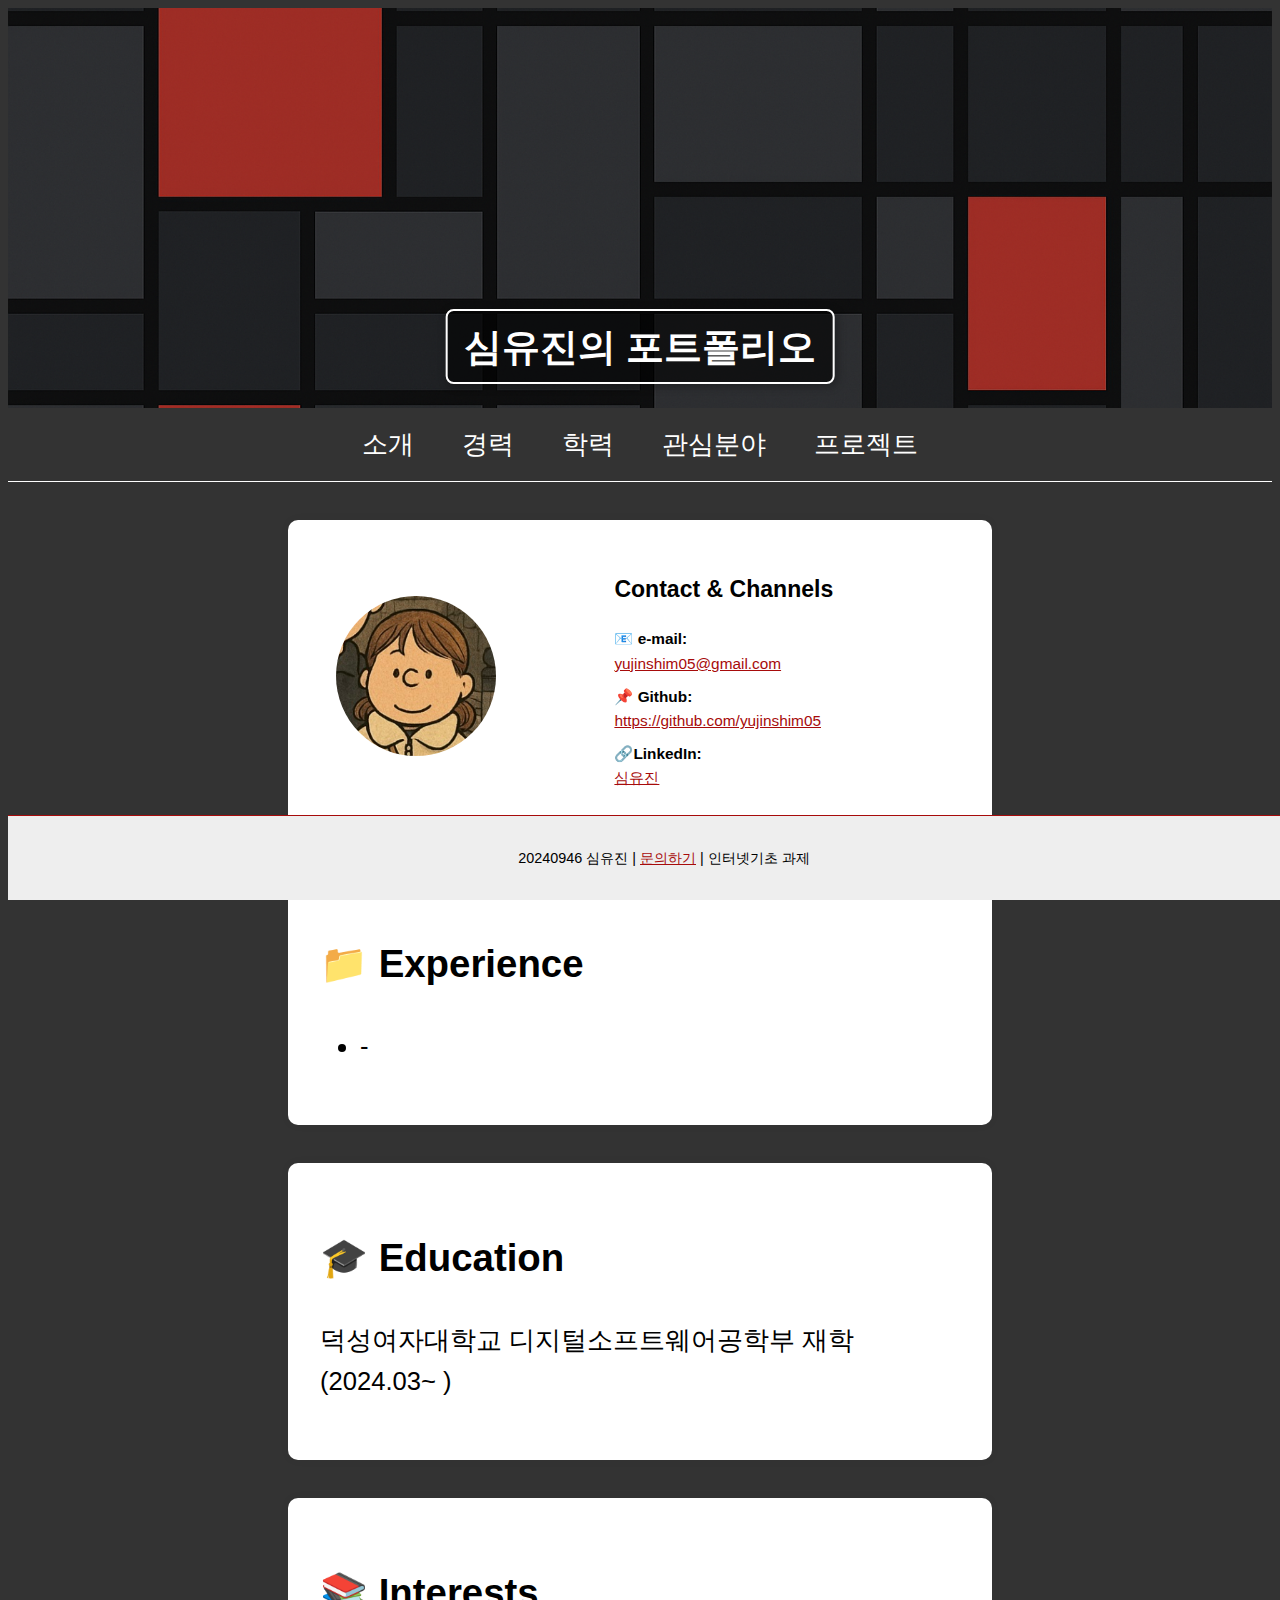
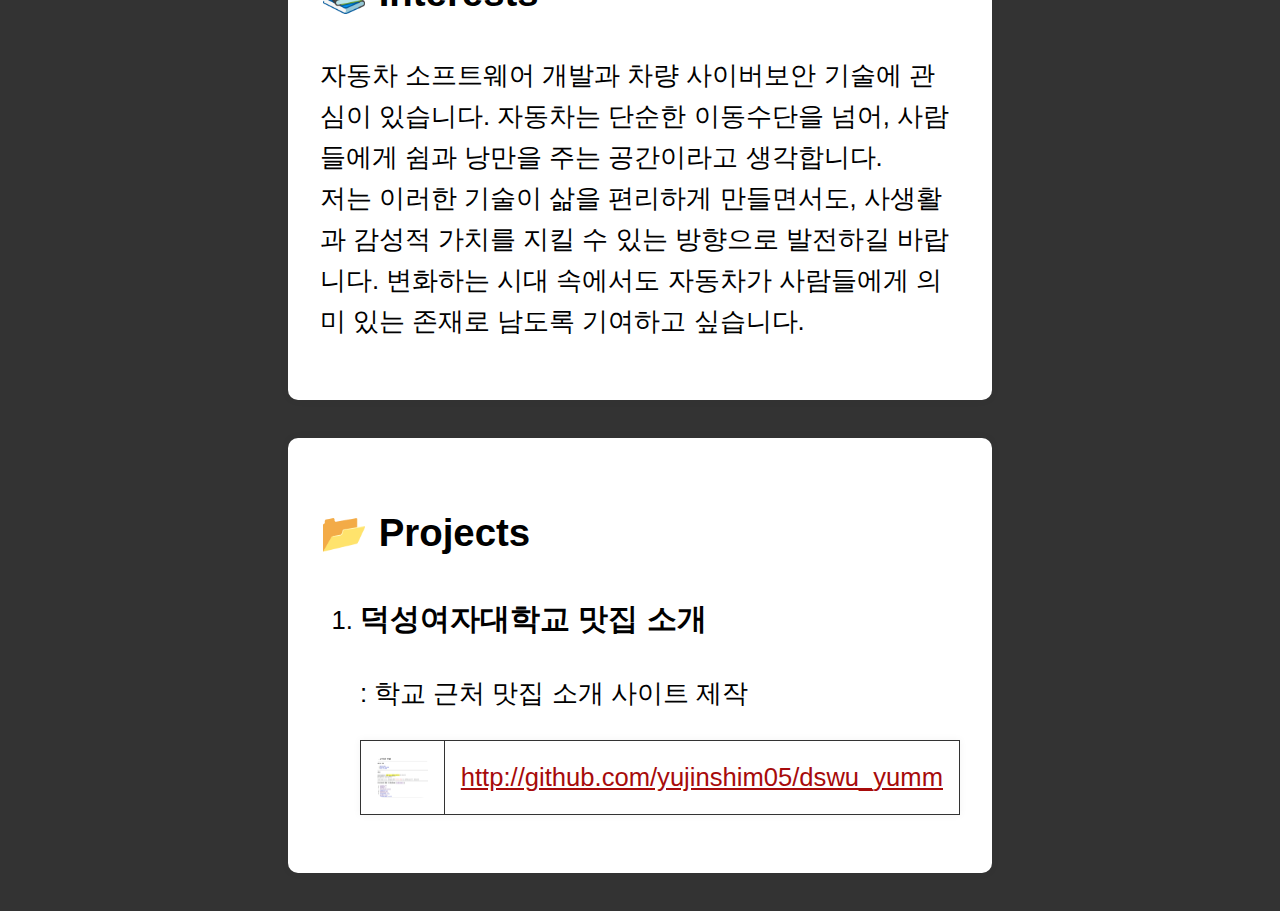
==== index.html @ 6c22db37 "최종 포트폴리오 업로드 (week2 제외)" ====
<!DOCTYPE html>
<html lang="ko">
<head>
  <meta charset="UTF-8" />
  <meta name="viewport" content="width=device-width, initial-scale=1.0" />
  <meta name="author" content="심유진" />
  <meta name="description" content="디지털소프트웨어공학부 20240946 심유진의 포트폴리오입니다." />
  <title>Portfolio of 심유진</title>
  <link rel="stylesheet" href="style.css" />
</head>

<body>

  <!-- 헤더 : 배경이미지와 페이지 제목 표시-->
  <header>
    <img src="images/header.jpg" alt="헤더 이미지" class="header-img"/>
      <h1>심유진의 포트폴리오</h1>
        
  </header>

<!-- 네비게이션 : 각 세션으로 이동할 수 있는 메뉴-->
  <nav>
    <ul>
      <li><a href="#intro">소개</a></li>
      <li><a href="#experience">경력</a></li>
      <li><a href="#education">학력</a></li>
      <li><a href="#interests">관심분야</a></li>
      <li><a href="#projects">프로젝트</a></li>
    </ul>
  </nav>

<!-- 소개 : 프로필 이미지와 연락처 정보-->
<section id="intro" class="intro-section">
  <div class="intro-flex">
    <img src="images/profile.jpg" alt="프로필 이미지" class="profile-img">
    <div class="contact-info">
      <h2>Contact & Channels</h2>
      <p><strong>📧 e-mail:</strong><br> <a href="mailto:yujinshim05@gmail.com">yujinshim05@gmail.com</a></p>
      <p><strong>📌 Github:</strong><br> <a href="https://github.com/yujinshim05" target="_blank">https://github.com/yujinshim05</a></p>
      <p><strong>🔗LinkedIn:</strong><br> <a href="https://www.linkedin.com/in/yujinshim548/" target="_blank">심유진</a></p>
    </div>
  </div>
</section>

  

  <!-- 경력 -->
  <section id="experience">
    <h2>📁 Experience</h2>
    <ul>
      <li>-</li>
    </ul>
  </section>

  <!-- 학력 -->
  <section id="education">
    <h2>🎓 Education</h2>
    <p><!--학교 이름 클릭 시 홈페이지로 이동-->
        <a href="http://www.duksung.ac.kr/" target="_blank" class="school-link">덕성여자대학교</a> 디지털소프트웨어공학부 재학 (2024.03~ ) 
    </p>
  </section>

  <!-- 관심분야 -->
  <section id="interests">
    <h2>📚 Interests</h2>
    <p>자동차 소프트웨어 개발과 차량 사이버보안 기술에 관심이 있습니다. 자동차는 단순한 이동수단을 넘어, 사람들에게 쉼과 낭만을 주는 공간이라고 생각합니다. <br>저는 이러한 기술이 삶을 편리하게 만들면서도, 사생활과 감성적 가치를 지킬 수 있는 방향으로 발전하길 바랍니다. 변화하는 시대 속에서도 자동차가 사람들에게 의미 있는 존재로 남도록 기여하고 싶습니다.</p>
  </section>

  <!-- 프로젝트 -->
  <section id="projects">
    <h2>📂 Projects</h2>
    <ol>
      <li>
        <h3>덕성여자대학교 맛집 소개 </h3>
        <p>: 학교 근처 맛집 소개 사이트 제작</p>
        <table class = "project-table">
          <tr>
            <td> <!--이미지 클릭 시 상세페이지로 이동-->
              <a href="https://yujinshim05.github.io/dswu_yumm/" target="_blank">
                <img src="images/project1.jpg" alt="프로젝트 이미지"/>
              </a>
            </td>
            <td> <!--깃허브 저장소 주소-->
              <a href="https://github.com/yujinshim05/dswu_yumm" target="_blank">http://github.com/yujinshim05/dswu_yumm</a>
            </td>
          </tr>
        </table>
      </li>
    </ol>
  </section>

  <!-- 푸터 :정보 및 문의하기 페이지 연결-->
  <footer>
    <p> 20240946 심유진 | <a href="form.html" target="_blank">문의하기</a>
      | 인터넷기초 과제</p>
  </footer>

</body>
</html>
---- style.css ----
/* 1. 전체 공통 설정 */
body {
  font-family: 'Noto Sans KR', sans-serif;
  background-color: #333;
  line-height: 1.6;
  font-size: 2vw
}

/* 2. 헤더 */
header {
  position: relative;
  width: 100%;
  height: 400px; /*헤더 높이 고정 */
  overflow: hidden; /*이미지 넘침 방지*/
}

.header-img {
  width: 100%;
  height: 100%;
  object-fit: cover; /*비율 유지해서 꽉 채우기*/
  display: block;
}

/*헤더 안의 제목(이미지 안에 아래쪽에 위치*/
header h1 {
  position: absolute;
  bottom: 1.5rem;
  left: 50%;
  transform: translateX(-50%);
  background-color: #00000099; /* 반투명 검정 배경 */
  color: white;
  padding: 0.3rem 1rem;
  font-size: 3vw;
  border-radius: 8px;
  border: 2px solid white;
  box-shadow: 2px 2px 10px #0000004D;
  margin: 0;
}


/* 3. 내비게이션 바*/
nav {
  background-color: #333;
  border-bottom: 1px solid white;
}

nav ul {
  list-style: none; /*리스트 점 제거*/
  margin: 0;
  padding: 0;
  display: flex;
  justify-content: center; /*메뉴 항목 가운데 정렬*/
}

nav li {
  margin: 0;
}

nav a {
  display: block;
  padding: 1rem 1.5rem;
  color: white;
  text-decoration: none;
}

nav a:hover {
  background-color: #555; /*마우스 올릴 때 색상 변화*/
}

/* 4. 섹션 공통 스타일 */
section {
  max-width: 50vw; /*박스 최대 너비*/
  margin: 3vw auto; /*가운데 정렬, 여백*/
  background-color: #fff; 
  padding: 2rem;
  border-radius: 10px; /*모서리 둥글게*/
  box-shadow: 0 0 10px rgba(0, 0, 0, 0.05); /*아주 약간 그림자*/
}


/* 5. 소개 부분 */
.intro-flex {
  display: flex; /*가로배치*/
  flex-wrap: wrap; /*창 아주 작아지면 줄바꿈 허용*/
  align-items: center;
  justify-content: center;
  gap: 8vw; /*이미지와 글 사이 간격 */
  max-width: 50vw; 
  margin: 2rem center; 
  margin-top: auto; 
}

.profile-img {
  width: 12.5vw;
  height: 12.5vw;
  object-fit: cover;
  border-radius: 50%; /*이미지 틀 둥글게*/
  display: block;
  margin: 1rem;
}

.contact-info {
  flex: 1;
  font-size: 1.2vw;
  align-items: flex-start;
}

.contact-info p {
  margin: 0.5rem 0;
}

.contact-info strong {
  font-weight: bold;
  margin-right: 0.5rem;
  width: 0.2vw;
}

.contact-info a {
  color: #a70b0b; 
  text-decoration: underline;
}

/*학교 링크*/
.school-link {
  color: inherit; /*옆에 다른 글자랑 같은 색*/
  text-decoration: none; /* 밑줄 없애기*/
}

.school-link:hover {
  color: #B70050; /*마우스를 대면 "덕성버건디"색으로 변함*/
}


/* 6. 프로젝트 테이블 */
.project-table {
  width: 100%;
  border-collapse: collapse;
  margin-top: 1rem;
  background-color: #fff;
  box-shadow: 0 0 8px rgba(0, 0, 0, 0.05);
  
}

.project-table img {
  width: 100%;
  max-width: 15vw;
  height: auto;
  border-radius: 8px;
  display: block;
}

.project-table td {
  vertical-align: middle;
  padding: 1rem;
  border: 0.15vw solid #333
}

.project-table a {
  color: #a70b0b;
  text-decoration: underline;
}

/* 7. 푸터 (하단 고정) */
footer {
  position: fixed;
  bottom: 0;
  width: 100%;
  background-color: #eee;
  text-align: center;
  padding: 1rem;
  font-size: 0.9rem;
  border-top: 1px solid #a70b0b;
}
footer a {
  color: #a70b0b;
  text-decoration: underline;
}
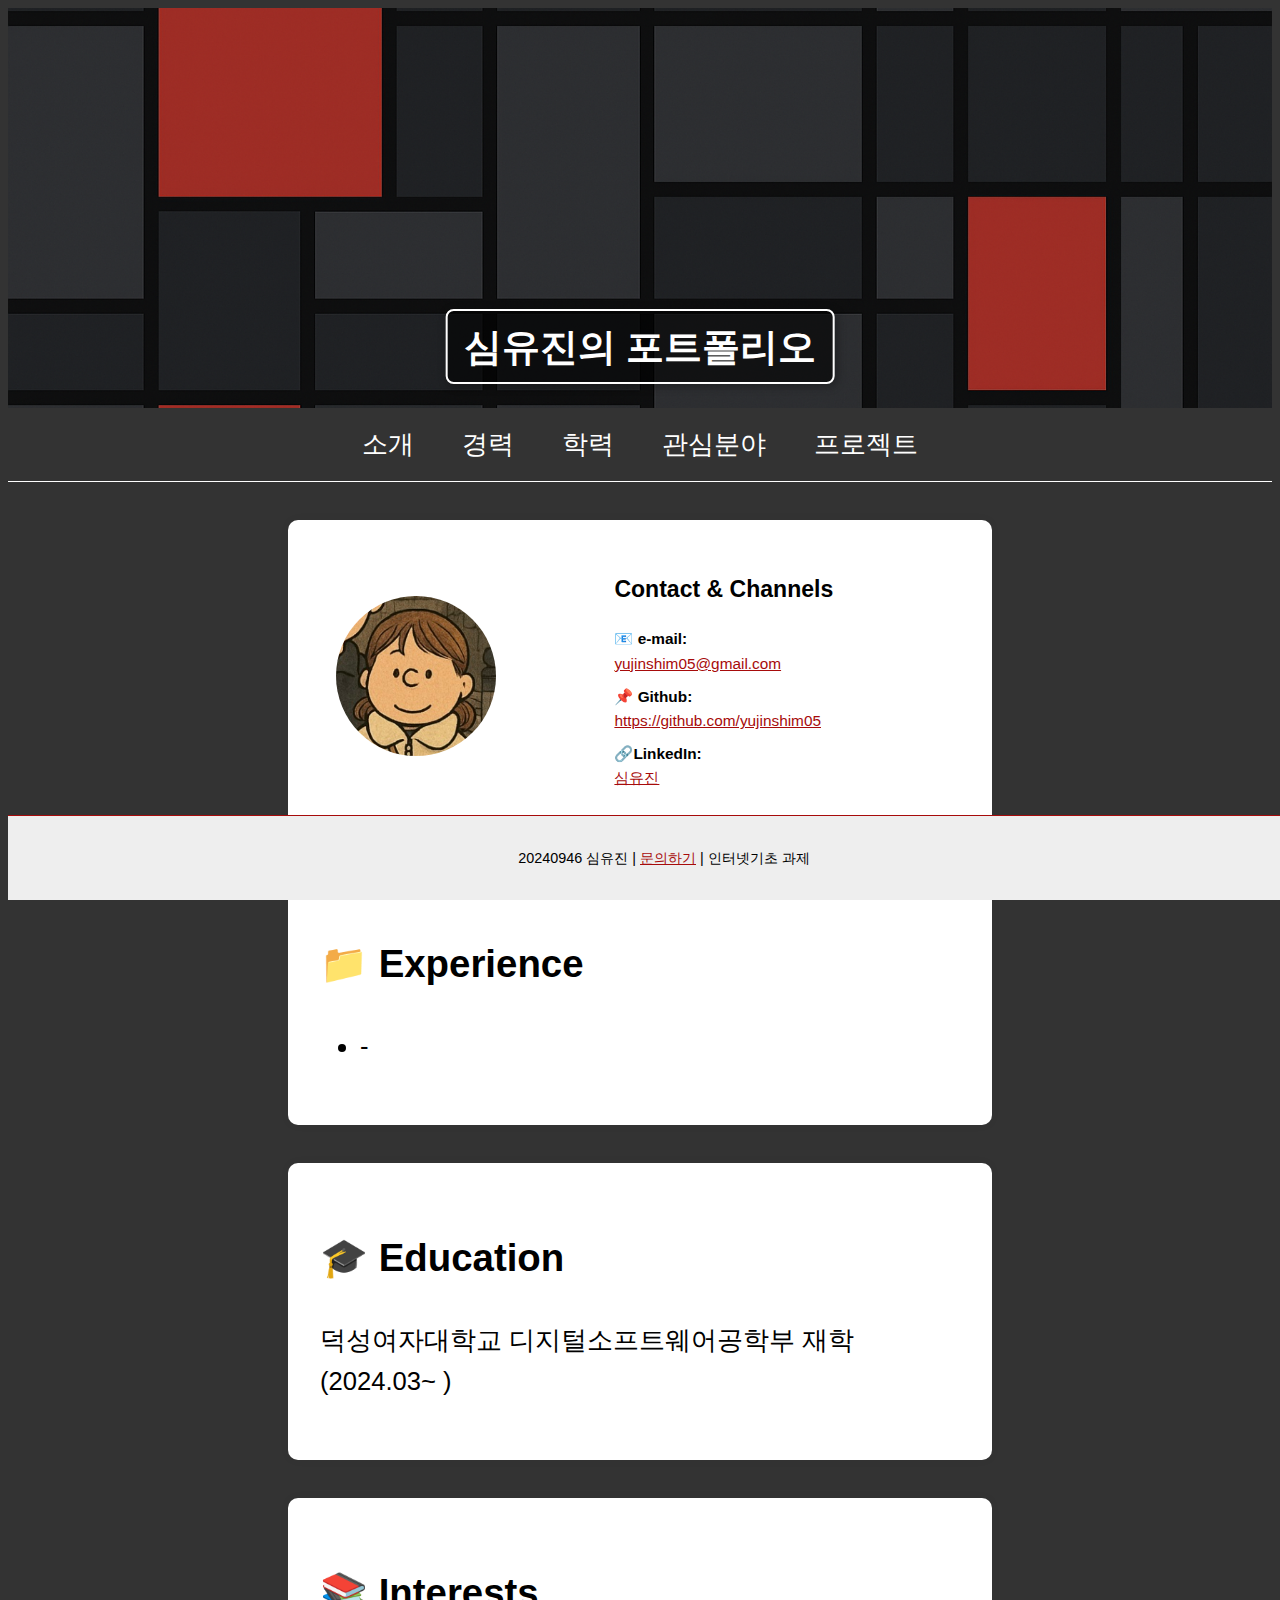
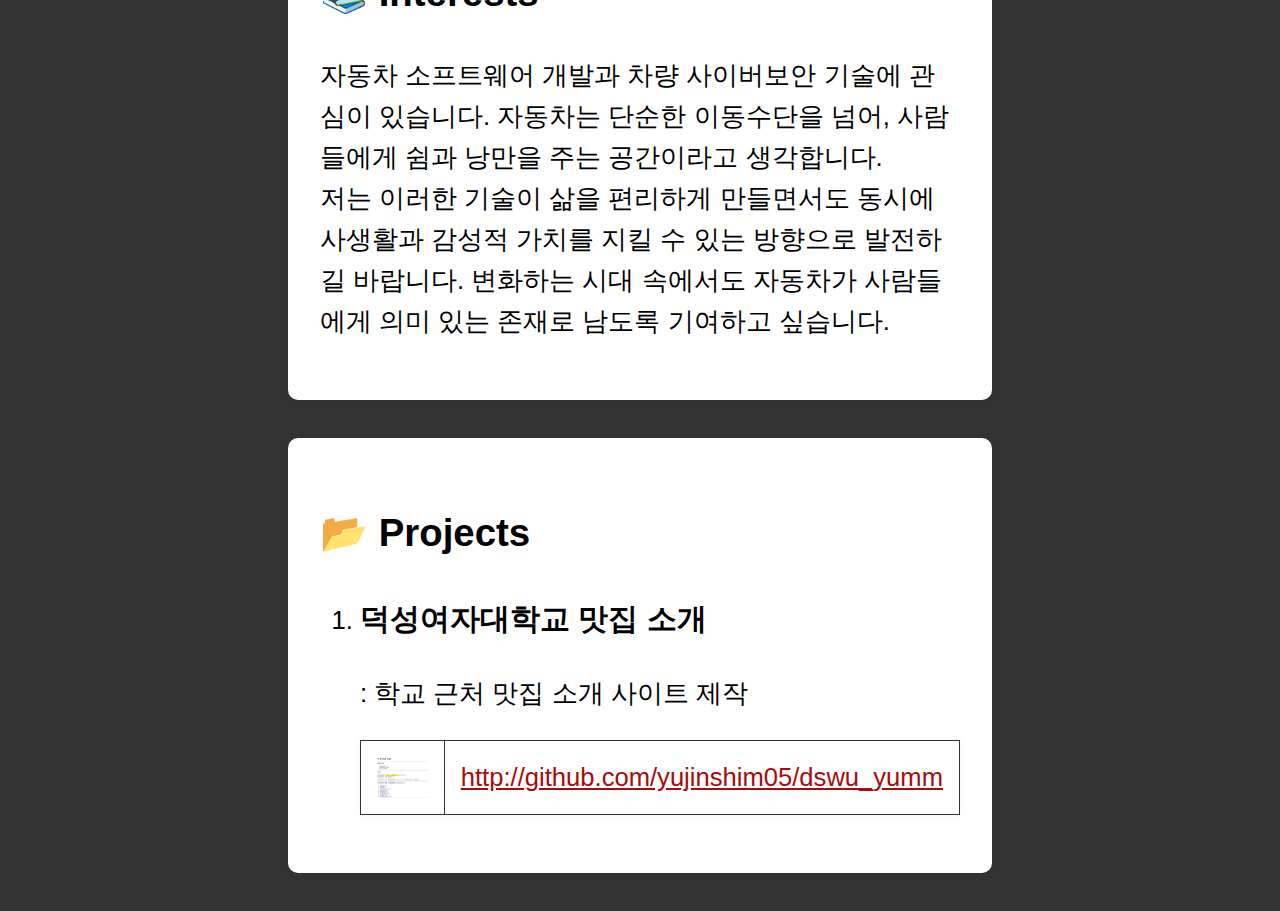
==== commit 3ba6a933: "수정" ====
--- a/index.html
+++ b/index.html
@@ -63,7 +63,7 @@
   <!-- 관심분야 -->
   <section id="interests">
     <h2>📚 Interests</h2>
-    <p>자동차 소프트웨어 개발과 차량 사이버보안 기술에 관심이 있습니다. 자동차는 단순한 이동수단을 넘어, 사람들에게 쉼과 낭만을 주는 공간이라고 생각합니다. <br>저는 이러한 기술이 삶을 편리하게 만들면서도, 사생활과 감성적 가치를 지킬 수 있는 방향으로 발전하길 바랍니다. 변화하는 시대 속에서도 자동차가 사람들에게 의미 있는 존재로 남도록 기여하고 싶습니다.</p>
+    <p>자동차 소프트웨어 개발과 차량 사이버보안 기술에 관심이 있습니다. 자동차는 단순한 이동수단을 넘어, 사람들에게 쉼과 낭만을 주는 공간이라고 생각합니다. <br>저는 이러한 기술이 삶을 편리하게 만들면서도 동시에 사생활과 감성적 가치를 지킬 수 있는 방향으로 발전하길 바랍니다. 변화하는 시대 속에서도 자동차가 사람들에게 의미 있는 존재로 남도록 기여하고 싶습니다.</p>
   </section>
 
   <!-- 프로젝트 -->
--- a/style.css
+++ b/style.css
@@ -145,7 +145,6 @@
   width: 100%;
   max-width: 15vw;
   height: auto;
-  border-radius: 8px;
   display: block;
 }
 
